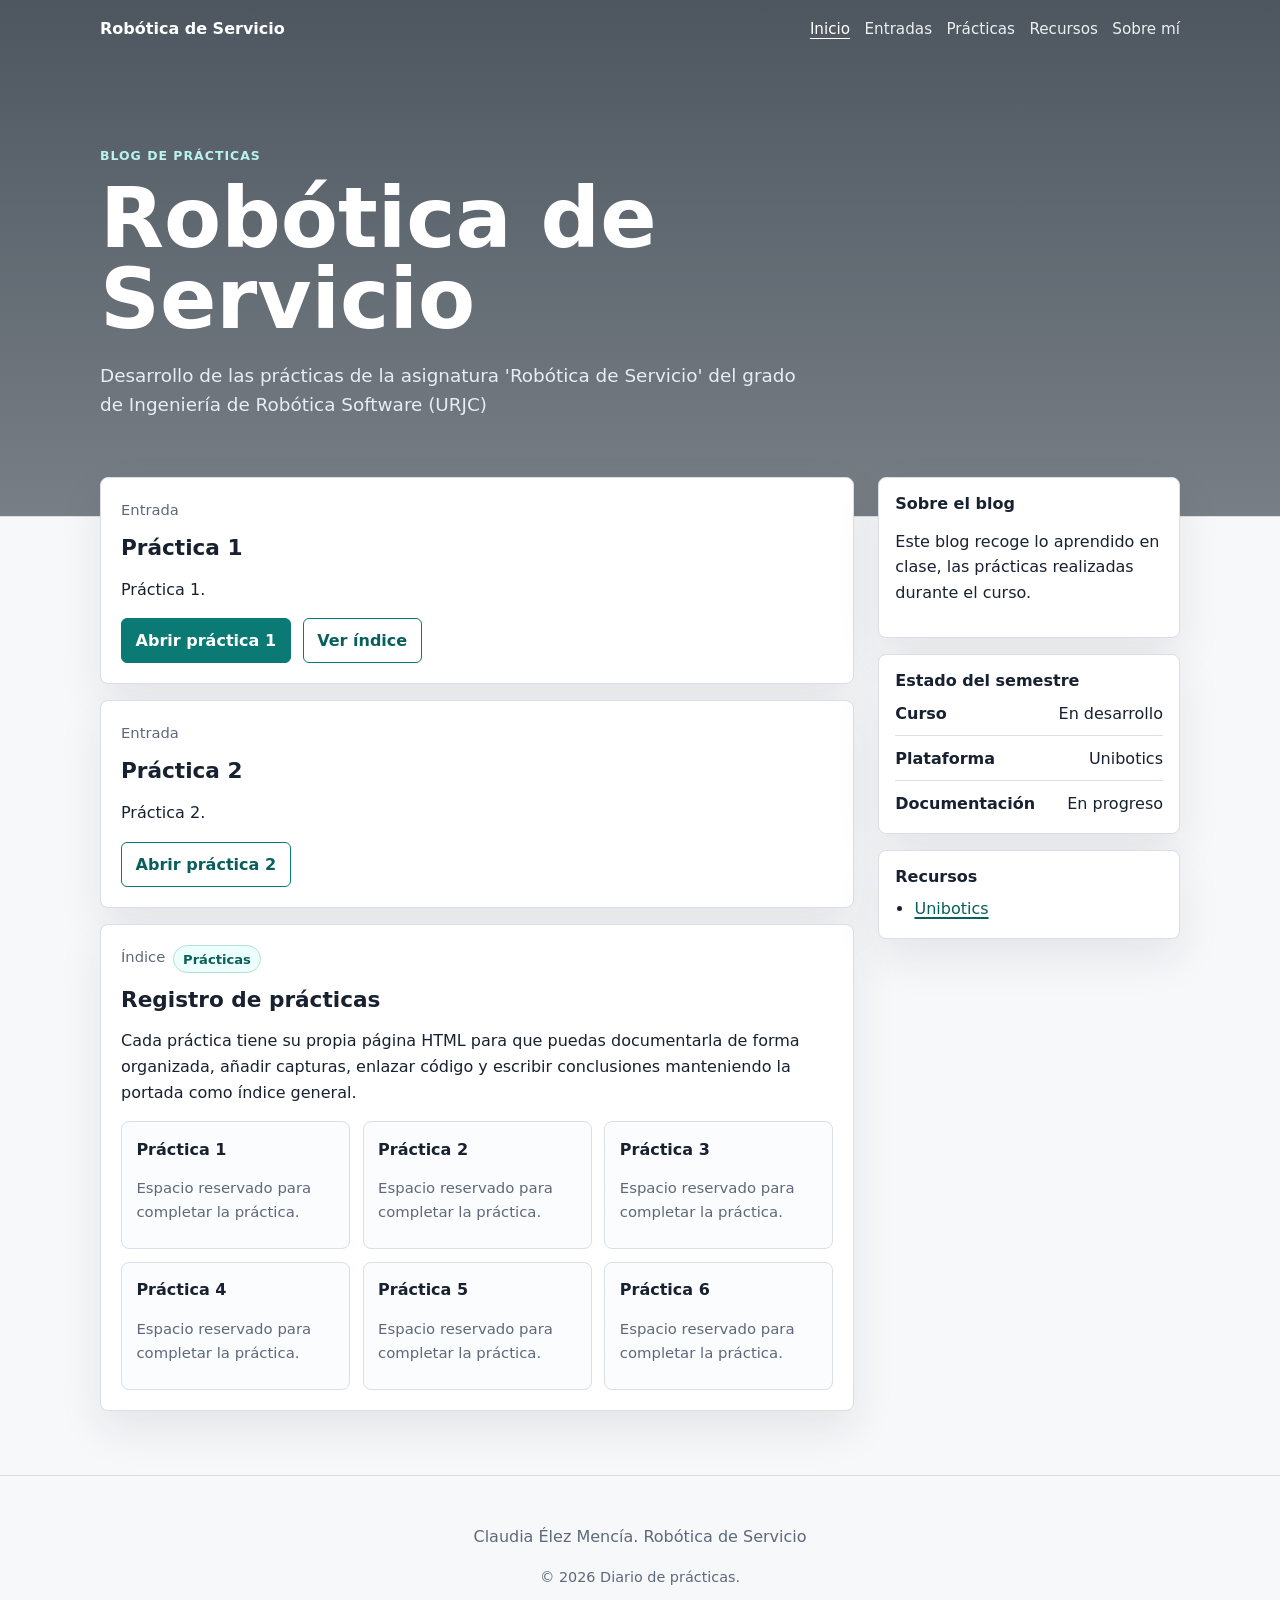
==== index.html @ 4faf0218 "init blog" ====
<!doctype html>
<html lang="es">
<head>
  <meta charset="utf-8">
  <meta name="viewport" content="width=device-width, initial-scale=1">
  <meta name="description" content="Blog de prácticas y apuntes de Robótica de Servicio con Unibotics.">
  <title>Robótica de Servicio | Prácticas </title>
  <link rel="stylesheet" href="styles.css">
  <script src="script.js" defer></script>
</head>
<body>
  <header class="site-header">
    <div class="nav">
      <a class="brand" href="index.html">Robótica de Servicio</a>
      <button class="menu-button" type="button" aria-expanded="false" aria-controls="site-nav">
        <span>Menú</span>
      </button>
      <nav id="site-nav" aria-label="Navegación principal">
        <a href="index.html">Inicio</a>
        <a href="#entradas">Entradas</a>
        <a href="#practicas">Prácticas</a>
        <a href="#recursos">Recursos</a>
        <a href="#sobre-mi">Sobre mí</a>
      </nav>
    </div>

    <section class="hero">
      <p>Blog de prácticas</p>
      <h1>Robótica de Servicio</h1>
      <p class="subtitle">
        Desarrollo de las prácticas de la asignatura 'Robótica de Servicio' del grado de Ingeniería de Robótica Software (URJC)
      </p>
    </section>
  </header>

  <main>
    <div class="layout">
      <section id="entradas" class="post-list" aria-label="Entradas del blog">
        <article>
          <div class="meta">
            <span>Entrada</span>
          </div>
          <h2>Práctica 1</h2>
          <p>
            Práctica 1.
          </p>
          <div class="post-actions">
            <a class="button" href="practica-1.html">Abrir práctica 1</a>
            <a class="button secondary" href="#practicas">Ver índice</a>
          </div>
        </article>

        <article>
          <div class="meta">
            <span>Entrada</span>
          </div>
          <h2>Práctica 2</h2>
          <p>
            Práctica 2.
          </p>
          <div class="post-actions">
            <a class="button secondary" href="practica-2.html">Abrir práctica 2</a>
          </div>
        </article>

        <article id="practicas">
          <div class="meta">
            <span>Índice</span>
            <span class="tag">Prácticas</span>
          </div>
          <h2>Registro de prácticas</h2>
          <p>
            Cada práctica tiene su propia página HTML para que puedas documentarla de forma organizada,
            añadir capturas, enlazar código y escribir conclusiones manteniendo la portada como índice general.
          </p>
          <div class="practice-grid">
            <a class="practice-card" href="practica-1.html">
              <strong>Práctica 1</strong>
              <span>Espacio reservado para completar la práctica.</span>
            </a>
            <a class="practice-card" href="practica-2.html">
              <strong>Práctica 2</strong>
              <span>Espacio reservado para completar la práctica.</span>
            </a>
            <a class="practice-card" href="practica-3.html">
              <strong>Práctica 3</strong>
              <span>Espacio reservado para completar la práctica.</span>
            </a>
            <a class="practice-card" href="practica-4.html">
              <strong>Práctica 4</strong>
              <span>Espacio reservado para completar la práctica.</span>
            </a>
            <a class="practice-card" href="practica-5.html">
              <strong>Práctica 5</strong>
              <span>Espacio reservado para completar la práctica.</span>
            </a>
            <a class="practice-card" href="practica-6.html">
              <strong>Práctica 6</strong>
              <span>Espacio reservado para completar la práctica.</span>
            </a>
          </div>
        </article>
      </section>

      <aside aria-label="Información lateral">
        <section class="side-panel" id="sobre-mi">
          <h2>Sobre el blog</h2>
          <p>
            Este blog recoge lo aprendido en clase,
            las prácticas realizadas durante el curso.
          </p>
        </section>

        <section class="side-panel">
          <h2>Estado del semestre</h2>
          <div class="status">
            <div><strong>Curso</strong><span>En desarrollo</span></div>
            <div><strong>Plataforma</strong><span>Unibotics</span></div>
            <div><strong>Documentación</strong><span>En progreso</span></div>
          </div>
        </section>

        <section class="side-panel" id="recursos">
          <h2>Recursos</h2>
          <ul>
            <li><a href="https://unibotics.org/" rel="noreferrer">Unibotics</a></li>
          </ul>
        </section>
      </aside>
    </div>
  </main>

  <footer>
    <p>
      Claudia Élez Mencía. Robótica de Servicio
    </p>
    <p class="footer-small">© <span data-year></span> Diario de prácticas.</p>
  </footer>
</body>
</html>
---- styles.css ----
:root {
  color-scheme: light;
  --bg: #f7f8fa;
  --ink: #18212f;
  --muted: #5d697a;
  --line: #d9dee7;
  --panel: #ffffff;
  --accent: #0b7a75;
  --accent-dark: #095f5b;
  --warn: #b45f06;
  --shadow: 0 18px 45px rgba(22, 33, 47, 0.09);
  --radius: 8px;
  font-family: Inter, ui-sans-serif, system-ui, -apple-system, BlinkMacSystemFont, "Segoe UI", sans-serif;
}

* {
  box-sizing: border-box;
}

html {
  scroll-behavior: smooth;
}

body {
  margin: 0;
  background: var(--bg);
  color: var(--ink);
  line-height: 1.6;
}

a {
  color: var(--accent-dark);
  text-decoration-thickness: 2px;
  text-underline-offset: 3px;
}

.site-header,
.practice-header {
  border-bottom: 1px solid var(--line);
  background:
    linear-gradient(rgba(12, 24, 36, 0.72), rgba(12, 24, 36, 0.54));
  color: #fff;
}

.practice-header {
  background:
    linear-gradient(rgba(12, 24, 36, 0.78), rgba(12, 24, 36, 0.6));
}

.nav {
  display: flex;
  align-items: center;
  justify-content: space-between;
  gap: 1rem;
  max-width: 1120px;
  margin: 0 auto;
  padding: 1rem 1.25rem;
}

.brand {
  color: #fff;
  font-weight: 800;
  letter-spacing: 0;
  text-decoration: none;
}

nav {
  display: flex;
  flex-wrap: wrap;
  gap: 0.9rem;
  font-size: 0.95rem;
}

nav a {
  color: #fff;
  text-decoration: none;
  opacity: 0.9;
}

nav a:hover,
nav a.is-active {
  opacity: 1;
  text-decoration: underline;
  text-underline-offset: 4px;
}

.menu-button {
  display: none;
  min-height: 2.35rem;
  padding: 0.45rem 0.75rem;
  border: 1px solid rgba(255, 255, 255, 0.5);
  border-radius: 6px;
  background: rgba(255, 255, 255, 0.12);
  color: #fff;
  font: inherit;
  font-weight: 800;
}


.hero,
.practice-hero {
  max-width: 1120px;
  margin: 0 auto;
  padding: 5.5rem 1.25rem 6rem;
}

.practice-hero {
  padding-bottom: 4.5rem;
}

.hero p:first-child,
.practice-hero p:first-child {
  margin: 0 0 0.75rem;
  color: #b9f2ee;
  font-size: 0.78rem;
  font-weight: 700;
  letter-spacing: 0.08em;
  text-transform: uppercase;
}

h1 {
  max-width: 850px;
  margin: 0;
  font-size: clamp(2.25rem, 7vw, 5.2rem);
  line-height: 0.98;
}

.practice-hero h1 {
  font-size: clamp(2rem, 6vw, 4.1rem);
}

.subtitle {
  max-width: 700px;
  margin: 1.25rem 0 0;
  color: #e6edf3;
  font-size: 1.15rem;
}

main {
  max-width: 1120px;
  margin: -2.5rem auto 0;
  padding: 0 1.25rem 4rem;
}

.practice-main {
  margin-top: -2rem;
}

.layout {
  display: grid;
  grid-template-columns: minmax(0, 2fr) minmax(260px, 0.8fr);
  gap: 1.5rem;
  align-items: start;
}

.post-list,
aside,
.practice-content {
  display: grid;
  gap: 1rem;
}

article,
.side-panel,
.content-panel {
  background: var(--panel);
  border: 1px solid var(--line);
  border-radius: var(--radius);
  box-shadow: var(--shadow);
}

article,
.content-panel {
  padding: 1.25rem;
}

article h2,
.side-panel h2,
.content-panel h2 {
  margin: 0 0 0.5rem;
  line-height: 1.2;
}

article h2,
.content-panel h2 {
  font-size: 1.35rem;
}

.meta {
  display: flex;
  flex-wrap: wrap;
  gap: 0.5rem;
  margin-bottom: 0.85rem;
  color: var(--muted);
  font-size: 0.92rem;
}

.tag {
  display: inline-flex;
  align-items: center;
  min-height: 1.7rem;
  padding: 0.15rem 0.55rem;
  border: 1px solid #b7deda;
  border-radius: 999px;
  color: var(--accent-dark);
  background: #ecfffd;
  font-size: 0.82rem;
  font-weight: 700;
}

.post-actions,
.practice-nav {
  display: flex;
  flex-wrap: wrap;
  gap: 0.75rem;
  margin-top: 1rem;
}

.button {
  display: inline-flex;
  align-items: center;
  justify-content: center;
  min-height: 2.5rem;
  padding: 0.55rem 0.85rem;
  border: 1px solid var(--accent);
  border-radius: 6px;
  background: var(--accent);
  color: #fff;
  font-weight: 800;
  text-decoration: none;
}

.button:hover {
  background: var(--accent-dark);
}

.button.secondary {
  background: #fff;
  color: var(--accent-dark);
}

.button.secondary:hover {
  background: #ecfffd;
}

.practice-grid {
  display: grid;
  grid-template-columns: repeat(3, minmax(0, 1fr));
  gap: 0.8rem;
  margin-top: 1rem;
}

.practice-card {
  display: grid;
  gap: 0.35rem;
  min-height: 8rem;
  padding: 0.9rem;
  border: 1px solid var(--line);
  border-radius: var(--radius);
  background: #fbfcfd;
  color: var(--ink);
  text-decoration: none;
}

.practice-card:hover {
  border-color: var(--accent);
}

.practice-card span {
  color: var(--muted);
  font-size: 0.93rem;
}

.side-panel {
  padding: 1rem;
}

.side-panel h2 {
  font-size: 1rem;
}

.side-panel ul,
.content-panel ul,
.content-panel ol {
  margin: 0.65rem 0 0;
  padding-left: 1.2rem;
}

.status {
  display: grid;
  gap: 0.65rem;
  margin-top: 0.65rem;
}

.status div {
  display: flex;
  justify-content: space-between;
  gap: 1rem;
  padding-bottom: 0.5rem;
  border-bottom: 1px solid var(--line);
}

.status div:last-child {
  border-bottom: 0;
  padding-bottom: 0;
}

.note {
  border-left: 4px solid var(--warn);
  padding: 0.75rem 0.85rem;
  background: #fff8ed;
  color: #533313;
}

.code-block {
  overflow-x: auto;
  padding: 0.85rem;
  border-radius: 6px;
  background: #151b23;
  color: #edf6ff;
}

footer {
  border-top: 1px solid var(--line);
  padding: 2rem 1.25rem;
  color: var(--muted);
  text-align: center;
}

.footer-small {
  margin-top: 0.35rem;
  font-size: 0.9rem;
}

code {
  padding: 0.1rem 0.3rem;
  border-radius: 4px;
  background: #edf1f5;
  font-family: "SFMono-Regular", Consolas, "Liberation Mono", monospace;
  font-size: 0.92em;
}

pre code {
  padding: 0;
  background: transparent;
  color: inherit;
}

@media (max-width: 860px) {
  .practice-grid {
    grid-template-columns: 1fr;
  }
}

@media (max-width: 780px) {
  .nav {
    align-items: stretch;
    flex-direction: column;
  }

  .menu-button {
    display: inline-flex;
    align-items: center;
    justify-content: center;
    align-self: flex-start;
  }
  nav {
    display: none;
    flex-direction: column;
    gap: 0.6rem;
    padding-top: 0.35rem;
  }

  nav.is-open {
    display: flex;
  }

  .hero,
  .practice-hero {
    padding-top: 3.5rem;
    padding-bottom: 5rem;
  }

  .layout {
    grid-template-columns: 1fr;
  }

  main {
    margin-top: -1.5rem;
  }
}
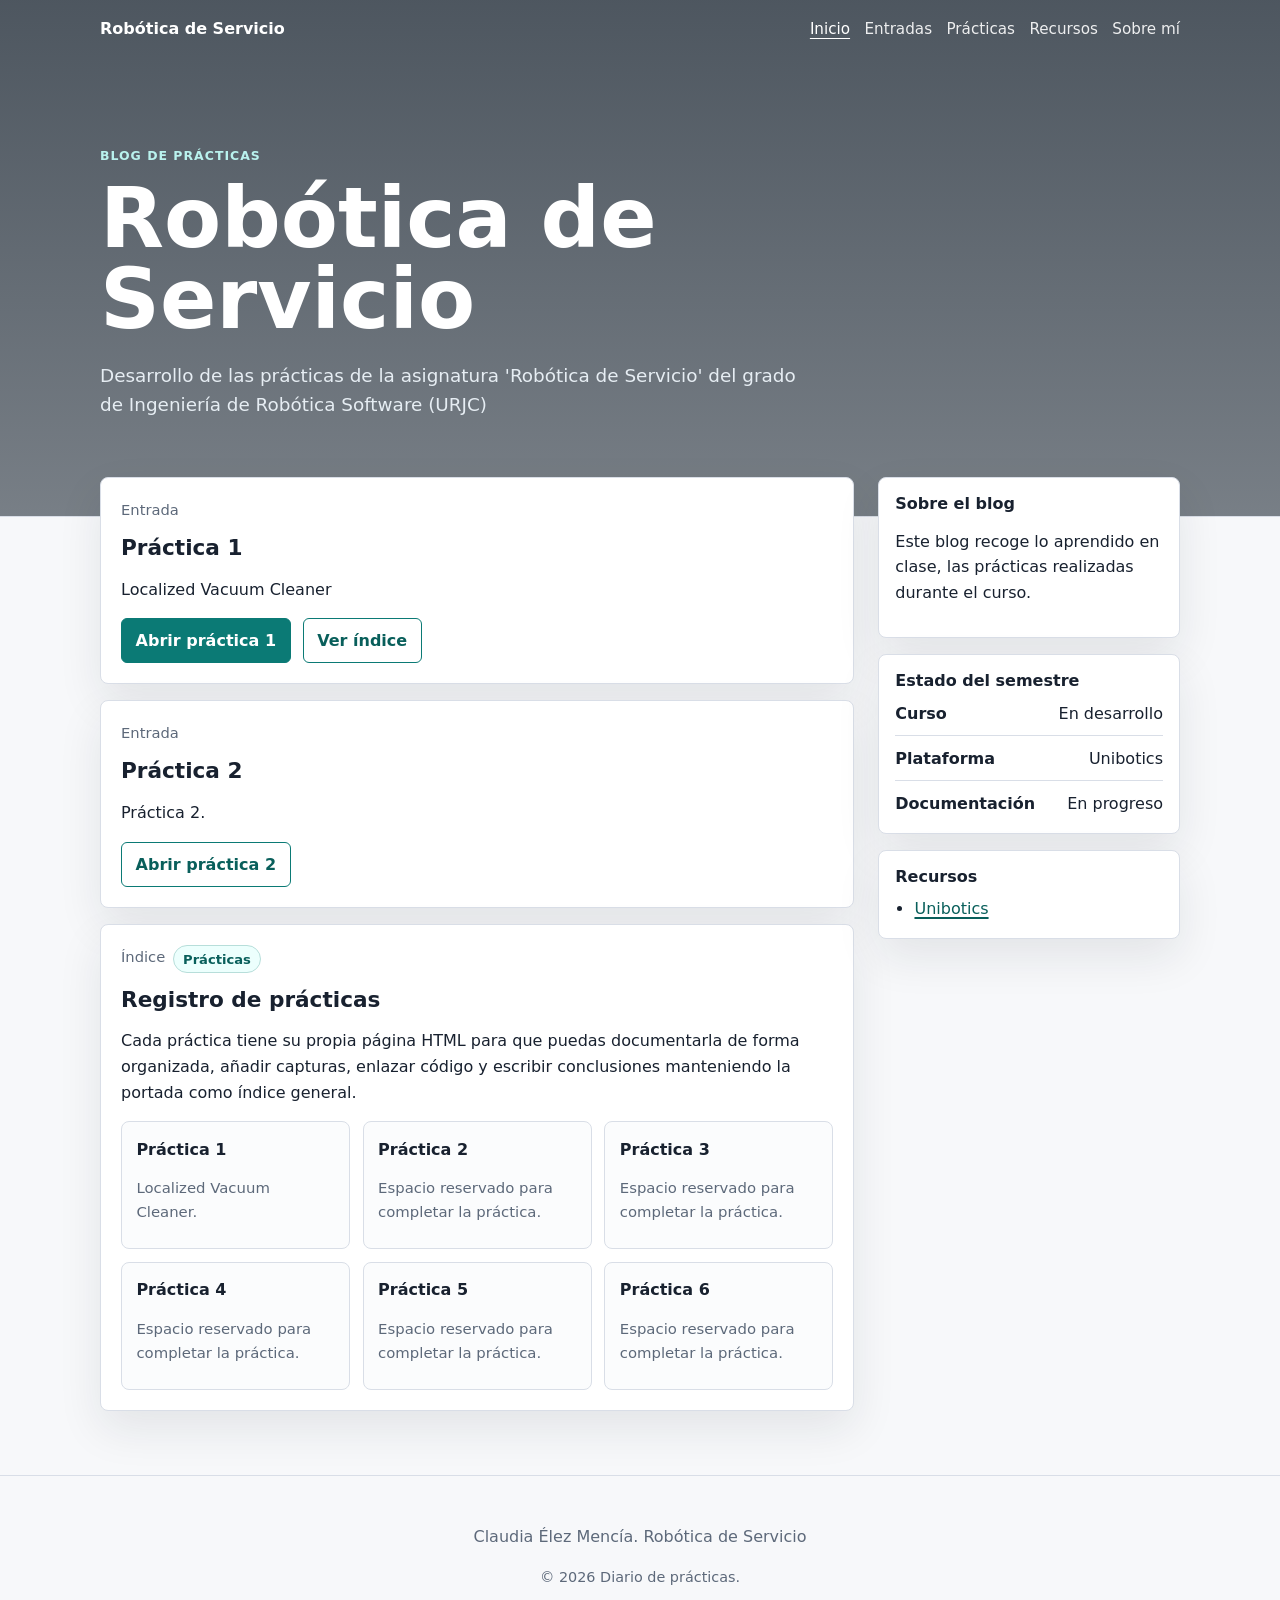
==== commit aa21c3a5: "v1" ====
--- a/index.html
+++ b/index.html
@@ -42,7 +42,7 @@
           </div>
           <h2>Práctica 1</h2>
           <p>
-            Práctica 1.
+            Localized Vacuum Cleaner
           </p>
           <div class="post-actions">
             <a class="button" href="practica-1.html">Abrir práctica 1</a>
@@ -76,7 +76,7 @@
           <div class="practice-grid">
             <a class="practice-card" href="practica-1.html">
               <strong>Práctica 1</strong>
-              <span>Espacio reservado para completar la práctica.</span>
+              <span>Localized Vacuum Cleaner.</span>
             </a>
             <a class="practice-card" href="practica-2.html">
               <strong>Práctica 2</strong>
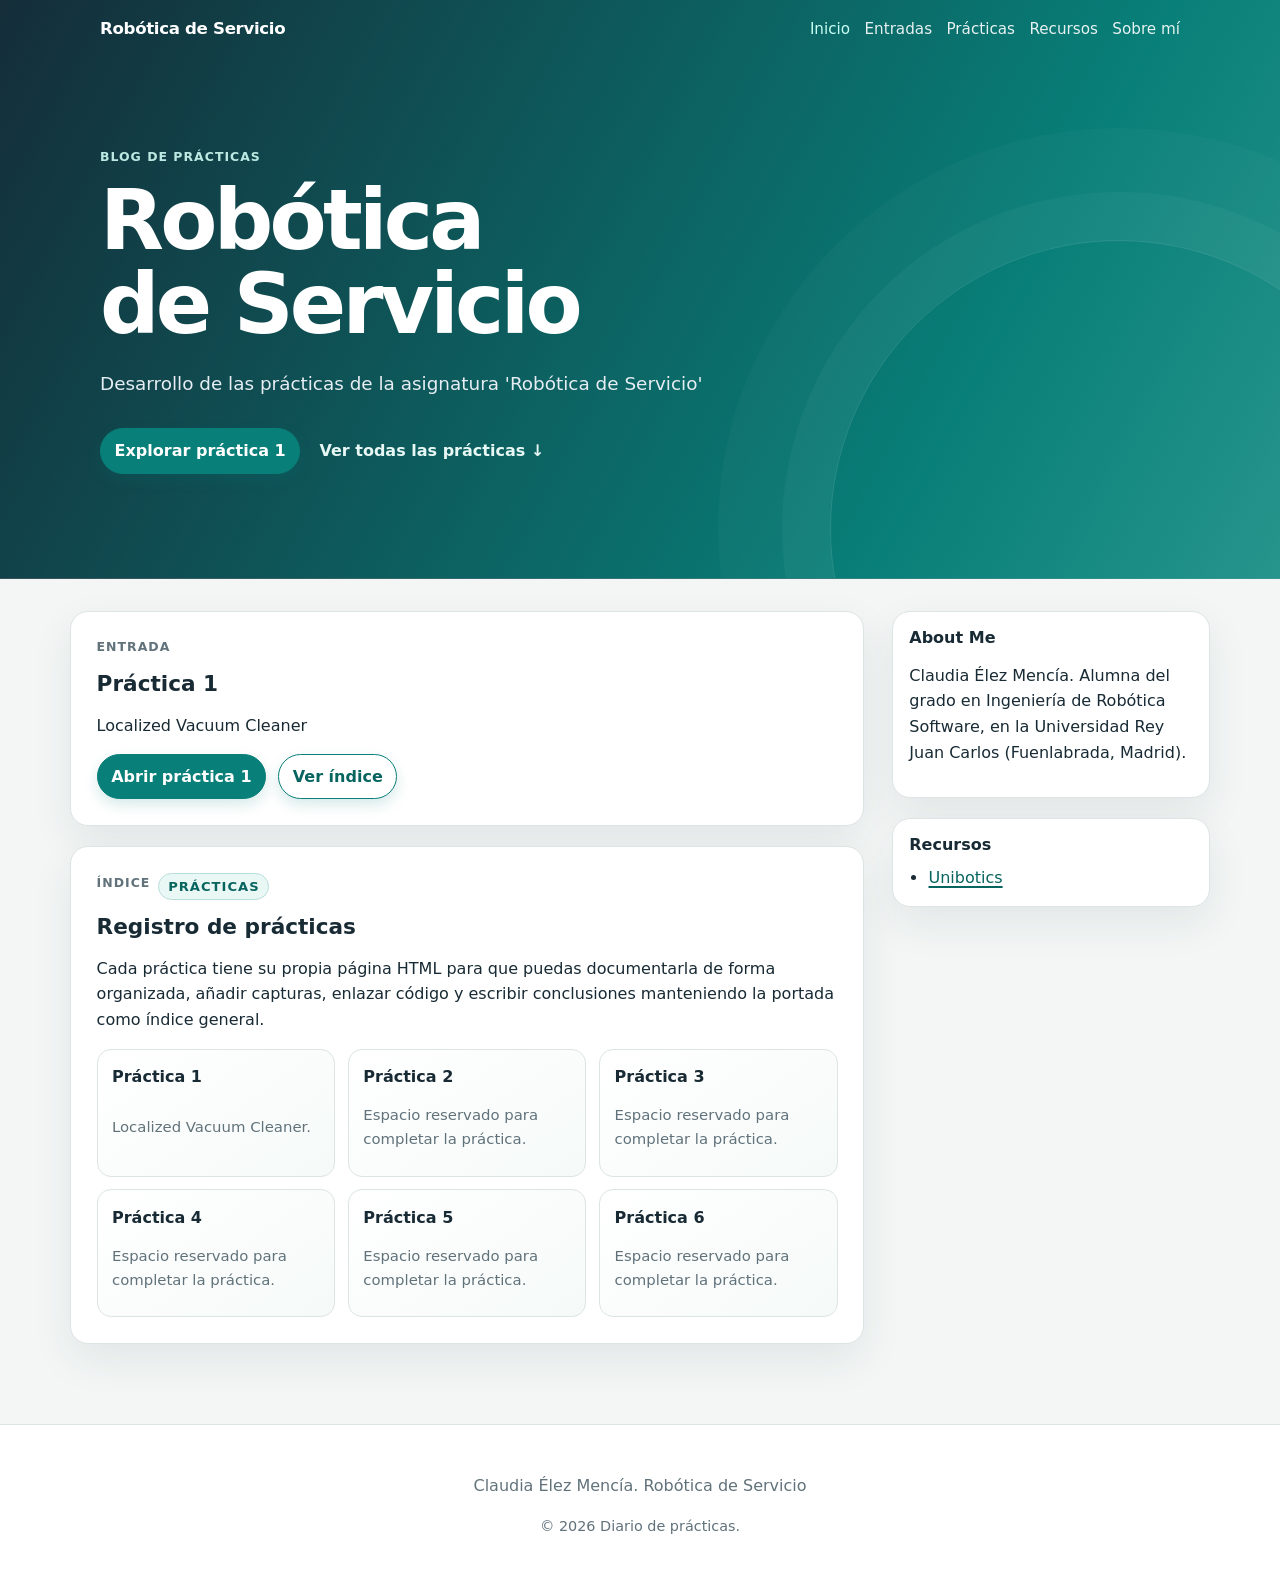
==== commit 83f7e49c: "css" ====
--- a/index.html
+++ b/index.html
@@ -4,7 +4,7 @@
   <meta charset="utf-8">
   <meta name="viewport" content="width=device-width, initial-scale=1">
   <meta name="description" content="Blog de prácticas y apuntes de Robótica de Servicio con Unibotics.">
-  <title>Robótica de Servicio | Prácticas </title>
+  <title>Robótica de Servicio | Prácticas</title>
   <link rel="stylesheet" href="styles.css">
   <script src="script.js" defer></script>
 </head>
@@ -28,8 +28,12 @@
       <p>Blog de prácticas</p>
       <h1>Robótica de Servicio</h1>
       <p class="subtitle">
-        Desarrollo de las prácticas de la asignatura 'Robótica de Servicio' del grado de Ingeniería de Robótica Software (URJC)
+        Desarrollo de las prácticas de la asignatura 'Robótica de Servicio'
       </p>
+      <div class="hero-actions">
+        <a class="button hero-button" href="practica-1.html">Explorar práctica 1</a>
+        <a class="hero-link" href="#practicas">Ver todas las prácticas <span aria-hidden="true">↓</span></a>
+      </div>
     </section>
   </header>
 
@@ -47,19 +51,6 @@
           <div class="post-actions">
             <a class="button" href="practica-1.html">Abrir práctica 1</a>
             <a class="button secondary" href="#practicas">Ver índice</a>
-          </div>
-        </article>
-
-        <article>
-          <div class="meta">
-            <span>Entrada</span>
-          </div>
-          <h2>Práctica 2</h2>
-          <p>
-            Práctica 2.
-          </p>
-          <div class="post-actions">
-            <a class="button secondary" href="practica-2.html">Abrir práctica 2</a>
           </div>
         </article>
 
@@ -104,20 +95,10 @@
 
       <aside aria-label="Información lateral">
         <section class="side-panel" id="sobre-mi">
-          <h2>Sobre el blog</h2>
+          <h2>About Me</h2>
           <p>
-            Este blog recoge lo aprendido en clase,
-            las prácticas realizadas durante el curso.
+            Claudia Élez Mencía. Alumna del grado en Ingeniería de Robótica Software, en la Universidad Rey Juan Carlos (Fuenlabrada, Madrid).
           </p>
-        </section>
-
-        <section class="side-panel">
-          <h2>Estado del semestre</h2>
-          <div class="status">
-            <div><strong>Curso</strong><span>En desarrollo</span></div>
-            <div><strong>Plataforma</strong><span>Unibotics</span></div>
-            <div><strong>Documentación</strong><span>En progreso</span></div>
-          </div>
         </section>
 
         <section class="side-panel" id="recursos">
--- a/styles.css
+++ b/styles.css
@@ -1,15 +1,16 @@
 :root {
   color-scheme: light;
-  --bg: #f7f8fa;
-  --ink: #18212f;
-  --muted: #5d697a;
-  --line: #d9dee7;
+  --bg: #f3f6f5;
+  --ink: #182a34;
+  --muted: #61727b;
+  --line: #dce5e4;
   --panel: #ffffff;
-  --accent: #0b7a75;
-  --accent-dark: #095f5b;
-  --warn: #b45f06;
-  --shadow: 0 18px 45px rgba(22, 33, 47, 0.09);
-  --radius: 8px;
+  --accent: #087f78;
+  --accent-dark: #07645f;
+  --mint: #bce9e2;
+  --coral: #e87962;
+  --shadow: 0 16px 42px rgba(23, 54, 61, 0.08);
+  --radius: 18px;
   font-family: Inter, ui-sans-serif, system-ui, -apple-system, BlinkMacSystemFont, "Segoe UI", sans-serif;
 }
 
@@ -26,6 +27,7 @@
   background: var(--bg);
   color: var(--ink);
   line-height: 1.6;
+  font-size: 16px;
 }
 
 a {
@@ -34,20 +36,42 @@
   text-underline-offset: 3px;
 }
 
+a:focus-visible,
+button:focus-visible {
+  outline: 3px solid #e87962;
+  outline-offset: 3px;
+}
+
 .site-header,
 .practice-header {
-  border-bottom: 1px solid var(--line);
-  background:
-    linear-gradient(rgba(12, 24, 36, 0.72), rgba(12, 24, 36, 0.54));
+  position: relative;
+  overflow: hidden;
+  border-bottom: 1px solid rgba(255, 255, 255, 0.16);
+  background: linear-gradient(118deg, #142d39 0%, #087f78 74%, #43aaa0 125%);
   color: #fff;
 }
 
 .practice-header {
-  background:
-    linear-gradient(rgba(12, 24, 36, 0.78), rgba(12, 24, 36, 0.6));
+  background: linear-gradient(118deg, #142d39 0%, #087f78 74%, #43aaa0 125%);
+}
+
+.site-header::after,
+.practice-header::after {
+  position: absolute;
+  right: -8rem;
+  bottom: -15rem;
+  width: 36rem;
+  height: 36rem;
+  border: 1px solid rgba(255, 255, 255, 0.13);
+  border-radius: 50%;
+  box-shadow: 0 0 0 3rem rgba(255, 255, 255, 0.035), 0 0 0 7rem rgba(255, 255, 255, 0.025);
+  content: "";
+  pointer-events: none;
 }
 
 .nav {
+  position: relative;
+  z-index: 1;
   display: flex;
   align-items: center;
   justify-content: space-between;
@@ -60,8 +84,9 @@
 .brand {
   color: #fff;
   font-weight: 800;
-  letter-spacing: 0;
+  letter-spacing: -0.02em;
   text-decoration: none;
+  font-size: 1.04rem;
 }
 
 nav {
@@ -75,13 +100,14 @@
   color: #fff;
   text-decoration: none;
   opacity: 0.9;
+  transition: color 160ms ease, opacity 160ms ease;
 }
 
 nav a:hover,
 nav a.is-active {
   opacity: 1;
-  text-decoration: underline;
-  text-underline-offset: 4px;
+  text-decoration: none;
+  color: #c9fff4;
 }
 
 .menu-button {
@@ -99,9 +125,11 @@
 
 .hero,
 .practice-hero {
+  position: relative;
+  z-index: 1;
   max-width: 1120px;
   margin: 0 auto;
-  padding: 5.5rem 1.25rem 6rem;
+  padding: 5.5rem 1.25rem 6.5rem;
 }
 
 .practice-hero {
@@ -111,7 +139,7 @@
 .hero p:first-child,
 .practice-hero p:first-child {
   margin: 0 0 0.75rem;
-  color: #b9f2ee;
+  color: #bce9e2;
   font-size: 0.78rem;
   font-weight: 700;
   letter-spacing: 0.08em;
@@ -122,7 +150,9 @@
   max-width: 850px;
   margin: 0;
   font-size: clamp(2.25rem, 7vw, 5.2rem);
-  line-height: 0.98;
+  line-height: 1.02;
+  letter-spacing: -0.045em;
+  text-wrap: balance;
 }
 
 .practice-hero h1 {
@@ -134,22 +164,57 @@
   margin: 1.25rem 0 0;
   color: #e6edf3;
   font-size: 1.15rem;
+  line-height: 1.7;
+}
+
+.hero-actions {
+  display: flex;
+  align-items: center;
+  flex-wrap: wrap;
+  gap: 1.2rem;
+  margin-top: 1.8rem;
+}
+
+.hero-button {
+  border-color: #bce9e2;
+  background: #bce9e2;
+  color: #123c43;
+  box-shadow: none;
+}
+
+.hero-button:hover {
+  border-color: #d8fff6;
+  background: #d8fff6;
+  color: #123c43;
+  box-shadow: none;
+}
+
+.hero-link {
+  color: #e6f7f4;
+  font-weight: 700;
+  text-decoration: none;
+}
+
+.hero-link:hover {
+  color: #fff;
+  text-decoration: underline;
+  text-underline-offset: 4px;
 }
 
 main {
-  max-width: 1120px;
-  margin: -2.5rem auto 0;
-  padding: 0 1.25rem 4rem;
+  max-width: 1180px;
+  margin: 2rem auto 0;
+  padding: 0 1.25rem 5rem;
 }
 
 .practice-main {
-  margin-top: -2rem;
+  margin-top: 2rem;
 }
 
 .layout {
   display: grid;
   grid-template-columns: minmax(0, 2fr) minmax(260px, 0.8fr);
-  gap: 1.5rem;
+  gap: 1.75rem;
   align-items: start;
 }
 
@@ -157,7 +222,7 @@
 aside,
 .practice-content {
   display: grid;
-  gap: 1rem;
+  gap: 1.25rem;
 }
 
 article,
@@ -170,8 +235,21 @@
 }
 
 article,
+.content-panel,
+.side-panel {
+  transition: border-color 180ms ease, box-shadow 180ms ease, transform 180ms ease;
+}
+
+article:hover,
+.side-panel:hover,
+.content-panel:hover {
+  border-color: #bfd7d3;
+  box-shadow: 0 20px 48px rgba(23, 54, 61, 0.11);
+}
+
+article,
 .content-panel {
-  padding: 1.25rem;
+  padding: clamp(1.25rem, 2vw, 2rem);
 }
 
 article h2,
@@ -192,7 +270,10 @@
   gap: 0.5rem;
   margin-bottom: 0.85rem;
   color: var(--muted);
-  font-size: 0.92rem;
+  font-size: 0.78rem;
+  font-weight: 750;
+  letter-spacing: 0.08em;
+  text-transform: uppercase;
 }
 
 .tag {
@@ -203,7 +284,7 @@
   border: 1px solid #b7deda;
   border-radius: 999px;
   color: var(--accent-dark);
-  background: #ecfffd;
+  background: #eaf8f5;
   font-size: 0.82rem;
   font-weight: 700;
 }
@@ -223,7 +304,9 @@
   min-height: 2.5rem;
   padding: 0.55rem 0.85rem;
   border: 1px solid var(--accent);
-  border-radius: 6px;
+  border-radius: 999px;
+  box-shadow: 0 6px 14px rgba(8, 127, 120, 0.16);
+  transition: transform 160ms ease, box-shadow 160ms ease, background 160ms ease;
   background: var(--accent);
   color: #fff;
   font-weight: 800;
@@ -232,10 +315,12 @@
 
 .button:hover {
   background: var(--accent-dark);
+  transform: translateY(-1px);
+  box-shadow: 0 9px 18px rgba(8, 127, 120, 0.2);
 }
 
 .button.secondary {
-  background: #fff;
+  background: var(--panel);
   color: var(--accent-dark);
 }
 
@@ -248,6 +333,57 @@
   grid-template-columns: repeat(3, minmax(0, 1fr));
   gap: 0.8rem;
   margin-top: 1rem;
+}
+
+.practice-facts {
+  display: grid;
+  grid-template-columns: repeat(4, minmax(0, 1fr));
+  gap: 0.65rem;
+  margin: 1.5rem 0 1rem;
+}
+
+.practice-facts div {
+  display: grid;
+  gap: 0.15rem;
+  padding: 0.8rem;
+  border: 1px solid #d7e7e3;
+  border-radius: 13px;
+  background: rgba(255, 255, 255, 0.78);
+}
+
+.practice-facts strong {
+  color: var(--accent-dark);
+  font-size: 1.18rem;
+  letter-spacing: -0.02em;
+}
+
+.practice-facts span {
+  color: var(--muted);
+  font-size: 0.78rem;
+  line-height: 1.35;
+}
+
+.section-index {
+  display: flex;
+  flex-wrap: wrap;
+  gap: 0.55rem;
+  margin-top: 1.2rem;
+}
+
+.section-index a {
+  padding: 0.42rem 0.75rem;
+  border: 1px solid var(--line);
+  border-radius: 999px;
+  background: #fff;
+  color: var(--accent-dark);
+  font-size: 0.82rem;
+  font-weight: 700;
+  text-decoration: none;
+}
+
+.section-index a:hover {
+  border-color: #9dcfc7;
+  background: #eff9f6;
 }
 
 .practice-card {
@@ -256,14 +392,16 @@
   min-height: 8rem;
   padding: 0.9rem;
   border: 1px solid var(--line);
-  border-radius: var(--radius);
-  background: #fbfcfd;
+  border-radius: 14px;
+  background: linear-gradient(145deg, #fff, #f5faf8);
   color: var(--ink);
   text-decoration: none;
 }
 
 .practice-card:hover {
   border-color: var(--accent);
+  transform: translateY(-2px);
+  box-shadow: 0 12px 25px rgba(23, 54, 61, 0.09);
 }
 
 .practice-card span {
@@ -308,16 +446,176 @@
 .note {
   border-left: 4px solid var(--warn);
   padding: 0.75rem 0.85rem;
-  background: #fff8ed;
+  background: #fff5ef;
   color: #533313;
+}
+
+.technical-note {
+  margin: 1.25rem 0;
+  padding: 1rem 1.1rem;
+  border: 1px solid #c4e4de;
+  border-radius: 14px;
+  background: #eff9f6;
+  color: #285354;
+}
+
+.technical-note strong {
+  color: var(--accent-dark);
+}
+
+.state-convention > p {
+  margin: 0.35rem 0 0.5rem;
+}
+
+.state-convention > ul {
+  margin-top: 0.35rem;
+}
+
+.state-convention > .practice-figure {
+  margin: 1rem 0 0;
+  padding: 0;
+  border: 0;
+  border-radius: 0;
+  background: transparent;
+  box-shadow: none;
+}
+
+.source-note {
+  margin-top: 1.5rem;
+  padding-top: 0.85rem;
+  border-top: 1px solid var(--line);
+  color: var(--muted);
+  font-size: 0.88rem;
+}
+
+.result-highlight {
+  display: flex;
+  align-items: center;
+  gap: 1rem;
+  margin: 1.5rem 0;
+  padding: 1rem 1.15rem;
+  border: 1px solid #f1c9bf;
+  border-radius: 16px;
+  background: #fff6f2;
+}
+
+.result-highlight .metric {
+  color: #d96752;
+  font-size: 2.35rem;
+  font-weight: 850;
+  line-height: 1;
+}
+
+.result-highlight div {
+  display: grid;
+  gap: 0.15rem;
+}
+
+.result-highlight span:last-child {
+  color: var(--muted);
+  font-size: 0.92rem;
 }
 
 .code-block {
   overflow-x: auto;
-  padding: 0.85rem;
-  border-radius: 6px;
+  max-width: 100ch;
+  margin: 1rem 0 1.4rem;
+  padding: 1rem 1.1rem;
+  border: 1px solid #29404d;
+  border-left: 4px solid var(--accent);
+  border-radius: 12px;
   background: #151b23;
   color: #edf6ff;
+  font-size: 0.84rem;
+  line-height: 1.55;
+}
+
+.code-block code {
+  font: inherit;
+  white-space: pre;
+}
+
+.practice-figure {
+  margin: 2.5rem auto;
+  padding: 0.85rem;
+  border: 1px solid var(--line);
+  border-radius: 20px;
+  background: #fff;
+  text-align: center;
+  box-shadow: 0 12px 30px rgba(23, 54, 61, 0.055);
+}
+
+.practice-figure img {
+  width: 100%;
+  max-width: 820px;
+  height: auto;
+  display: block;
+  margin: 0 auto;
+  border: 1px solid #e5ebea;
+  border-radius: 14px;
+  background: #fff;
+  object-fit: contain;
+}
+
+.practice-figure img[src$="map_points.png"] {
+  width: 100%;
+  max-width: 820px;
+  height: auto;
+  aspect-ratio: auto;
+  object-fit: contain;
+}
+
+.practice-figure figcaption {
+  margin-top: 0.6rem;
+  max-width: 78ch;
+  margin-right: auto;
+  margin-left: auto;
+  font-size: 0.88rem;
+  line-height: 1.45;
+  color: var(--muted);
+}
+
+.content-panel h3 {
+  margin-top: 2.4rem;
+  padding-left: 0.85rem;
+  border-left: 4px solid var(--accent);
+  color: var(--accent-dark);
+}
+
+.content-panel p,
+.content-panel li {
+  max-width: 100ch;
+}
+
+.practice-content > .content-panel:first-child {
+  background: linear-gradient(135deg, #fff, #eff9f6);
+}
+
+.content-panel > h2 {
+  letter-spacing: -0.02em;
+}
+
+.content-panel li + li {
+  margin-top: 0.45rem;
+}
+
+.content-panel > figure img {
+  aspect-ratio: auto;
+}
+
+.video-container {
+  width: 100%;
+  max-width: 820px;
+  margin: 1.5rem auto 2rem;
+  overflow: hidden;
+  border-radius: 12px;
+  background: #000;
+}
+
+.video-container video {
+  width: 100%;
+  height: auto;
+  display: block;
 }
 
 footer {
@@ -325,6 +623,7 @@
   padding: 2rem 1.25rem;
   color: var(--muted);
   text-align: center;
+  background: #fff;
 }
 
 .footer-small {
@@ -350,6 +649,10 @@
   .practice-grid {
     grid-template-columns: 1fr;
   }
+
+  .practice-facts {
+    grid-template-columns: repeat(2, minmax(0, 1fr));
+  }
 }
 
 @media (max-width: 780px) {
@@ -381,11 +684,26 @@
     padding-bottom: 5rem;
   }
 
+  .hero-actions {
+    align-items: flex-start;
+    flex-direction: column;
+    gap: 1rem;
+  }
+
   .layout {
     grid-template-columns: 1fr;
   }
 
   main {
-    margin-top: -1.5rem;
-  }
-}
+    margin-top: 1.5rem;
+  }
+}
+
+@media (prefers-reduced-motion: reduce) {
+  *,
+  *::before,
+  *::after {
+    scroll-behavior: auto !important;
+    transition-duration: 0.01ms !important;
+  }
+}
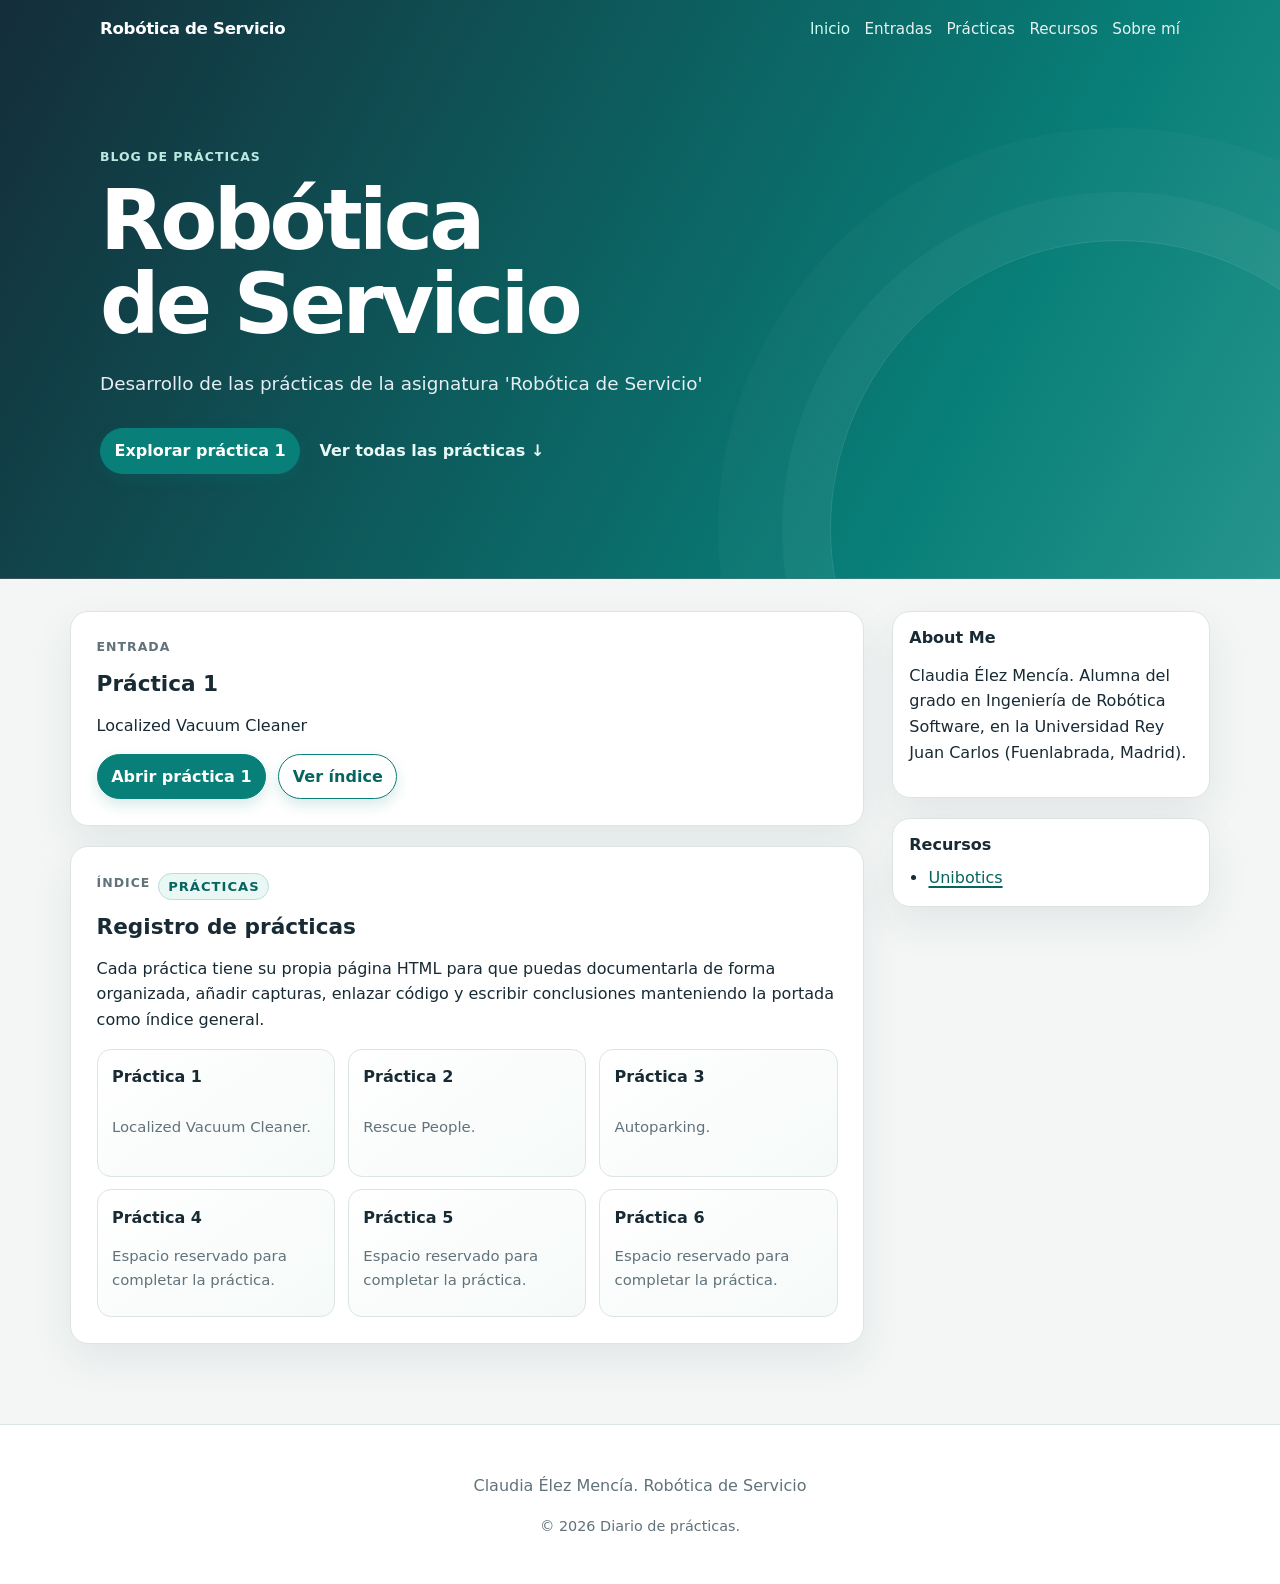
==== commit 3c8fb748: "main" ====
--- a/index.html
+++ b/index.html
@@ -71,11 +71,11 @@
             </a>
             <a class="practice-card" href="practica-2.html">
               <strong>Práctica 2</strong>
-              <span>Espacio reservado para completar la práctica.</span>
+              <span>Rescue People.</span>
             </a>
             <a class="practice-card" href="practica-3.html">
               <strong>Práctica 3</strong>
-              <span>Espacio reservado para completar la práctica.</span>
+              <span>Autoparking.</span>
             </a>
             <a class="practice-card" href="practica-4.html">
               <strong>Práctica 4</strong>
--- a/styles.css
+++ b/styles.css
@@ -547,7 +547,7 @@
 
 .practice-figure img {
   width: 100%;
-  max-width: 820px;
+  max-width: 560px;
   height: auto;
   display: block;
   margin: 0 auto;
@@ -559,7 +559,7 @@
 
 .practice-figure img[src$="map_points.png"] {
   width: 100%;
-  max-width: 820px;
+  max-width: 600px;
   height: auto;
   aspect-ratio: auto;
   object-fit: contain;
@@ -603,6 +603,16 @@
   aspect-ratio: auto;
 }
 
+.results-table {
+  display: flex;
+  justify-content: center;
+}
+
+.results-table th,
+.results-table td {
+  padding-inline: 1rem;
+}
+
 .video-container {
   width: 100%;
   max-width: 820px;
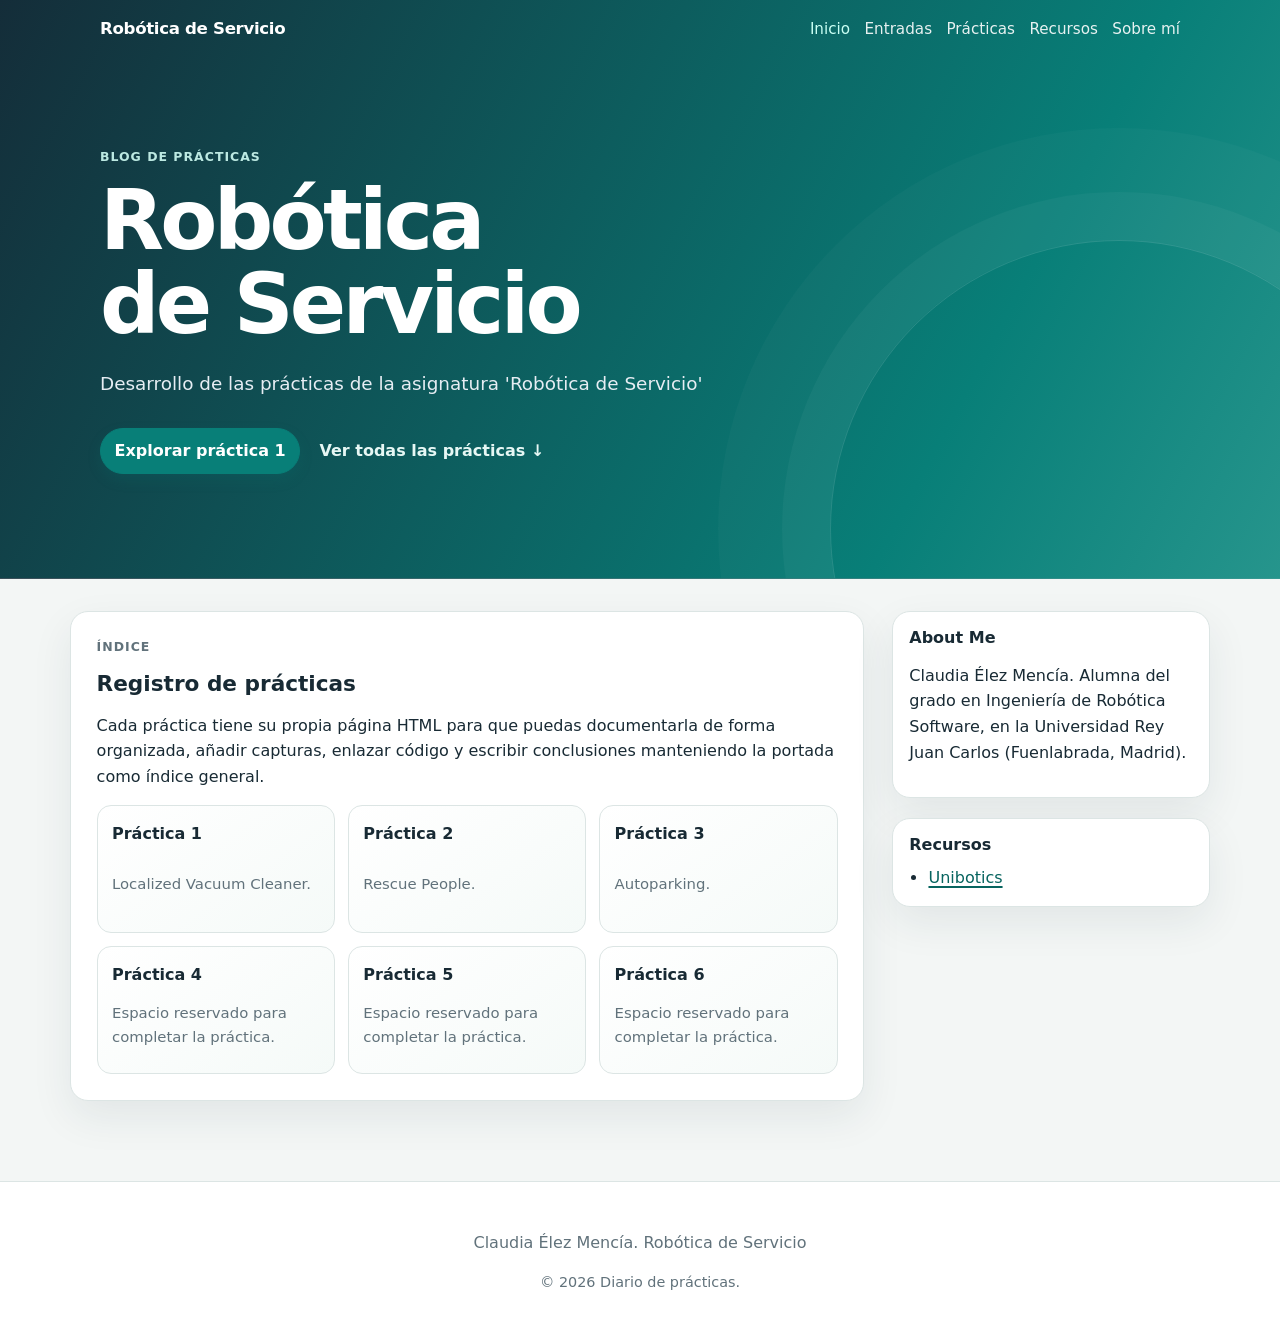
==== commit 00ba410b: "index mejorado" ====
--- a/index.html
+++ b/index.html
@@ -40,24 +40,10 @@
   <main>
     <div class="layout">
       <section id="entradas" class="post-list" aria-label="Entradas del blog">
-        <article>
-          <div class="meta">
-            <span>Entrada</span>
-          </div>
-          <h2>Práctica 1</h2>
-          <p>
-            Localized Vacuum Cleaner
-          </p>
-          <div class="post-actions">
-            <a class="button" href="practica-1.html">Abrir práctica 1</a>
-            <a class="button secondary" href="#practicas">Ver índice</a>
-          </div>
-        </article>
 
         <article id="practicas">
           <div class="meta">
             <span>Índice</span>
-            <span class="tag">Prácticas</span>
           </div>
           <h2>Registro de prácticas</h2>
           <p>
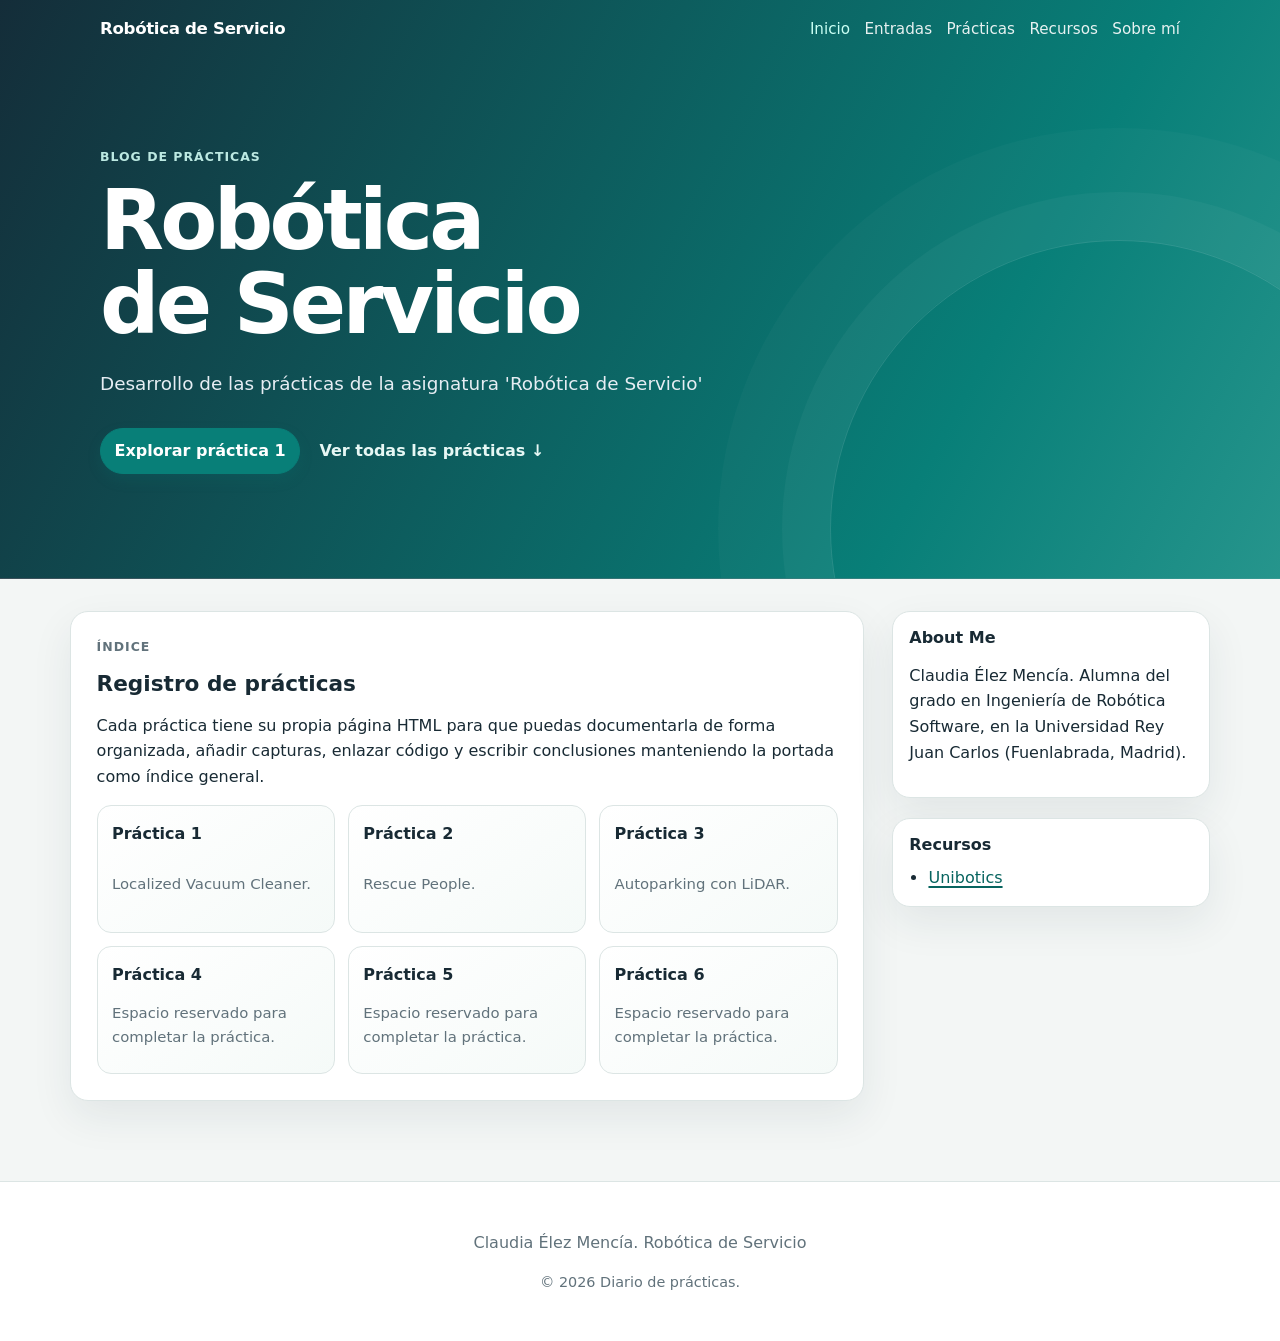
==== commit e0c90b87: "p3" ====
--- a/index.html
+++ b/index.html
@@ -61,7 +61,7 @@
             </a>
             <a class="practice-card" href="practica-3.html">
               <strong>Práctica 3</strong>
-              <span>Autoparking.</span>
+              <span>Autoparking con LiDAR.</span>
             </a>
             <a class="practice-card" href="practica-4.html">
               <strong>Práctica 4</strong>
--- a/styles.css
+++ b/styles.css
@@ -717,3 +717,368 @@
     transition-duration: 0.01ms !important;
   }
 }
+
+/* Práctica 3: fotografías y diario de las pruebas de aparcamiento. */
+.autoparking-page {
+  background: #f2f5f3;
+}
+.autoparking-page .practice-hero {
+  padding-top: clamp(2.5rem, 5vw, 4.5rem);
+  padding-bottom: 2.5rem;
+}
+.autoparking-page .practice-hero h1 {
+  font-size: clamp(3rem, 8vw, 6rem);
+}
+.autoparking-page .practice-hero .subtitle {
+  max-width: 38ch;
+  font-size: clamp(1.1rem, 2.5vw, 1.5rem);
+  line-height: 1.5;
+}
+.autoparking-page .p3-hero-actions {
+  display: flex;
+  flex-wrap: wrap;
+  align-items: center;
+  gap: 1.5rem;
+  margin-top: 1.5rem;
+}
+.autoparking-page .p3-hero-actions > a:not(.button) {
+  color: #e6f8f3;
+}
+.autoparking-page .p3-hero-actions .button {
+  background: #bce9e2;
+  color: #123d3b;
+  border-color: #bce9e2;
+}
+.autoparking-page .p3-cover {
+  margin: 2.5rem 0 0;
+}
+.autoparking-page .p3-cover img {
+  display: block;
+  width: 100%;
+  height: auto;
+  max-height: 365px;
+  object-fit: cover;
+  border: 1px solid #ffffff40;
+  border-radius: 18px;
+  box-shadow: 0 20px 45px #102a3930;
+}
+.autoparking-page .p3-cover figcaption {
+  margin-top: .65rem;
+  color: #d1e9e5;
+  font-size: .85rem;
+}
+.autoparking-page .practice-content {
+  gap: 1.6rem;
+}
+.autoparking-page .content-panel {
+  padding: clamp(1.25rem, 4vw, 3rem);
+  overflow: hidden;
+}
+.autoparking-page .content-panel h2 {
+  font-size: clamp(1.4rem, 3vw, 1.9rem);
+  line-height: 1.25;
+  max-width: 35ch;
+  margin-bottom: 1.1rem;
+}
+.autoparking-page .content-panel p,
+.autoparking-page .content-panel li {
+  line-height: 1.8;
+}
+.autoparking-page .content-panel[id],
+.autoparking-page section[id] {
+  scroll-margin-top: 1.5rem;
+}
+.autoparking-page .p3-eyebrow {
+  display: block;
+  color: var(--accent-dark);
+  font-size: .74rem;
+  font-weight: 800;
+  letter-spacing: .1em;
+  text-transform: uppercase;
+  margin: 0 0 .7rem;
+}
+.autoparking-page .p3-facts {
+  display: grid;
+  grid-template-columns: repeat(3, minmax(0, 1fr));
+  gap: 1px;
+  margin: 2rem 0;
+  background: #d6e6df;
+  border: 1px solid #d6e6df;
+  border-radius: 14px;
+  overflow: hidden;
+}
+.autoparking-page .p3-facts > div {
+  display: grid;
+  gap: .35rem;
+  padding: 1.25rem;
+  background: #f4faf7;
+}
+.autoparking-page .p3-facts strong {
+  font-size: 2.2rem;
+  line-height: 1;
+  color: var(--accent-dark);
+  letter-spacing: -.05em;
+}
+.autoparking-page .p3-facts small {
+  font-size: 1.1rem;
+}
+.autoparking-page .p3-facts span {
+  font-size: .85rem;
+  color: var(--muted);
+}
+.autoparking-page .p3-toc {
+  display: block;
+  margin-top: 1rem;
+}
+.autoparking-page .p3-toc ul {
+  display: grid;
+  grid-template-columns: repeat(2, minmax(0, 1fr));
+  gap: .45rem 1.4rem;
+  padding: 0;
+  margin: 0;
+  list-style: none;
+}
+.autoparking-page .p3-toc li + li {
+  margin: 0;
+}
+.autoparking-page .p3-toc a {
+  display: block;
+  color: var(--accent-dark);
+  opacity: 1;
+  padding: .55rem 0;
+  border-bottom: 1px solid var(--line);
+}
+.autoparking-page .p3-toc a:hover {
+  color: #182a34;
+  text-decoration: underline;
+}
+.autoparking-page .table-wrapper {
+  max-width: 100%;
+  overflow-x: auto;
+  margin: 1.4rem 0;
+  border: 1px solid var(--line);
+  border-radius: 12px;
+}
+.autoparking-page table {
+  width: 100%;
+  border-collapse: collapse;
+  font-size: .91rem;
+}
+.autoparking-page th,
+.autoparking-page td {
+  padding: .85rem 1rem;
+  text-align: left;
+  border-bottom: 1px solid var(--line);
+  vertical-align: top;
+}
+.autoparking-page th {
+  background: #eef6f2;
+  color: #07645f;
+}
+.autoparking-page tr:last-child td {
+  border-bottom: 0;
+}
+.autoparking-page caption {
+  padding: .8rem 1rem;
+  text-align: left;
+  font-size: .82rem;
+  color: var(--muted);
+}
+.autoparking-page .p3-photo {
+  margin: 1.8rem 0;
+}
+.autoparking-page .p3-photo img {
+  display: block;
+  width: 100%;
+  height: auto;
+  border-radius: 12px;
+  border: 1px solid var(--line);
+}
+.autoparking-page figcaption {
+  margin-top: .75rem;
+  color: var(--muted);
+  font-size: .85rem;
+  line-height: 1.65;
+}
+.autoparking-page .p3-split {
+  display: grid;
+  grid-template-columns: minmax(0, .85fr) minmax(0, 1fr);
+  align-items: center;
+  gap: clamp(1.2rem, 4vw, 3rem);
+  background: #f2f7f4;
+  padding: 1.2rem;
+  margin: 2rem 0;
+  border-radius: 16px;
+}
+.autoparking-page .p3-split img {
+  display: block;
+  width: 100%;
+  height: auto;
+  border-radius: 10px;
+}
+.autoparking-page .p3-split figcaption {
+  font-size: 1rem;
+  color: #435b62;
+}
+.autoparking-page .p3-split strong {
+  display: block;
+  margin-bottom: .75rem;
+  font-size: 1.5rem;
+  color: var(--ink);
+  line-height: 1.3;
+}
+.autoparking-page .p3-phase-gallery {
+  display: grid;
+  grid-template-columns: repeat(3, minmax(0, 1fr));
+  gap: 1rem;
+  margin: 2rem 0;
+}
+.autoparking-page .p3-phase-gallery figure {
+  margin: 0;
+  overflow: hidden;
+  background: #f4f8f6;
+  border: 1px solid var(--line);
+  border-radius: 12px;
+}
+.autoparking-page .p3-phase-gallery img {
+  width: 100%;
+  height: auto;
+  display: block;
+}
+.autoparking-page .p3-phase-gallery figcaption {
+  padding: .2rem 1rem 1rem;
+}
+.autoparking-page .p3-phase-gallery figcaption > span {
+  color: var(--accent);
+  font-weight: 800;
+  font-size: .75rem;
+}
+.autoparking-page .p3-phase-gallery strong {
+  display: block;
+  font-size: 1rem;
+  color: var(--ink);
+  margin: .2rem 0 .35rem;
+}
+.autoparking-page #videos {
+  background: #f9fcfa;
+}
+.autoparking-page .p3-video-grid,
+.autoparking-page .p3-final-comparison {
+  display: grid;
+  grid-template-columns: repeat(2, minmax(0, 1fr));
+  gap: 1.5rem;
+}
+.autoparking-page .p3-final-comparison {
+  margin-top: 1.5rem;
+  align-items: stretch;
+}
+.autoparking-page .p3-final-gallery {
+  display: flex;
+  flex-direction: column;
+  gap: 1.25rem;
+  min-width: 0;
+  padding: 1.2rem;
+  background: #fff;
+  border: 1px solid var(--line);
+  border-radius: 16px;
+}
+.autoparking-page .p3-final-gallery h3 {
+  margin: 1rem 0 .2rem;
+  border: 0;
+  padding: 0;
+  font-size: 1.3rem;
+  line-height: 1.3;
+}
+.autoparking-page .p3-final-gallery .p3-photo {
+  margin: 0;
+}
+.autoparking-page .p3-video-card {
+  display: flex;
+  flex-direction: column;
+  min-width: 0;
+  padding: 1.2rem;
+  background: #fff;
+  border: 1px solid var(--line);
+  border-radius: 16px;
+}
+.autoparking-page .p3-video-heading {
+  display: flex;
+  flex-wrap: wrap;
+  gap: .5rem;
+  align-items: center;
+  justify-content: space-between;
+}
+.autoparking-page .p3-tag {
+  font-size: .72rem;
+  color: var(--muted);
+  text-transform: uppercase;
+  font-weight: 800;
+  letter-spacing: .08em;
+}
+.autoparking-page .p3-status {
+  font-size: .72rem;
+  padding: .2rem .6rem;
+  border-radius: 100px;
+  color: #166349;
+  background: #e4f4ea;
+  font-weight: 700;
+}
+.autoparking-page .p3-status-review {
+  color: #895125;
+  background: #fff0dd;
+}
+.autoparking-page .p3-video-card h3 {
+  padding: 0;
+  border: 0;
+  font-size: 1.3rem;
+  margin: 1rem 0 .2rem;
+  line-height: 1.3;
+}
+.autoparking-page .p3-video-card > p {
+  font-size: .9rem;
+}
+.autoparking-page .p3-video-card figure {
+  margin: auto 0 0;
+}
+.autoparking-page .p3-video-card video {
+  display: block;
+  width: 100%;
+  height: auto;
+  aspect-ratio: 720 / 808;
+  object-fit: contain;
+  background: #12191e;
+  border-radius: 10px;
+}
+.autoparking-page .p3-video-card .p3-video-note {
+  border-top: 1px solid var(--line);
+  padding-top: 1rem;
+  margin-bottom: 0;
+}
+.autoparking-page .p3-takeaway {
+  padding: 1.4rem;
+  border-left: 3px solid var(--accent);
+  background: #eaf4ef;
+  border-radius: 0 10px 10px 0;
+}
+@media (max-width: 650px) {
+  .autoparking-page .p3-facts > div {
+    padding: 1rem .7rem;
+  }
+  .autoparking-page .p3-facts strong {
+    font-size: 1.8rem;
+  }
+  .autoparking-page .p3-toc ul,
+  .autoparking-page .p3-split,
+  .autoparking-page .p3-phase-gallery,
+  .autoparking-page .p3-video-grid,
+  .autoparking-page .p3-final-comparison {
+    grid-template-columns: minmax(0, 1fr);
+  }
+  .autoparking-page .p3-phase-gallery {
+    gap: 1.2rem;
+  }
+  .autoparking-page .p3-cover img {
+    min-height: 180px;
+    object-fit: cover;
+  }
+}
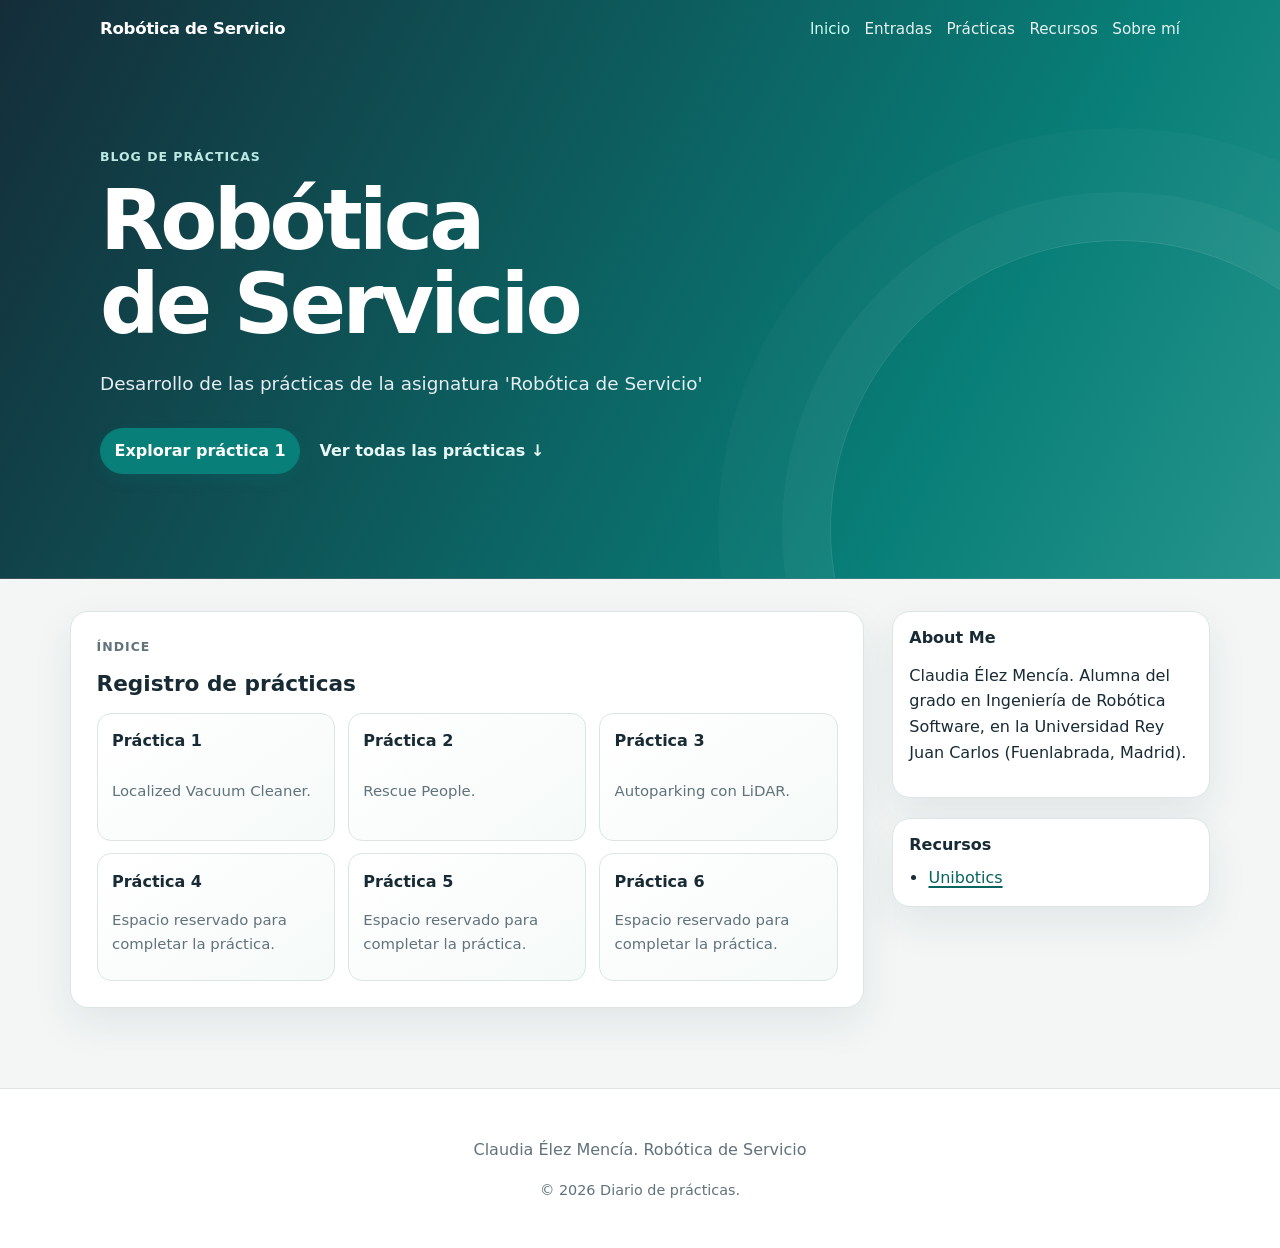
==== commit a90595b6: "change index" ====
--- a/index.html
+++ b/index.html
@@ -46,10 +46,6 @@
             <span>Índice</span>
           </div>
           <h2>Registro de prácticas</h2>
-          <p>
-            Cada práctica tiene su propia página HTML para que puedas documentarla de forma organizada,
-            añadir capturas, enlazar código y escribir conclusiones manteniendo la portada como índice general.
-          </p>
           <div class="practice-grid">
             <a class="practice-card" href="practica-1.html">
               <strong>Práctica 1</strong>
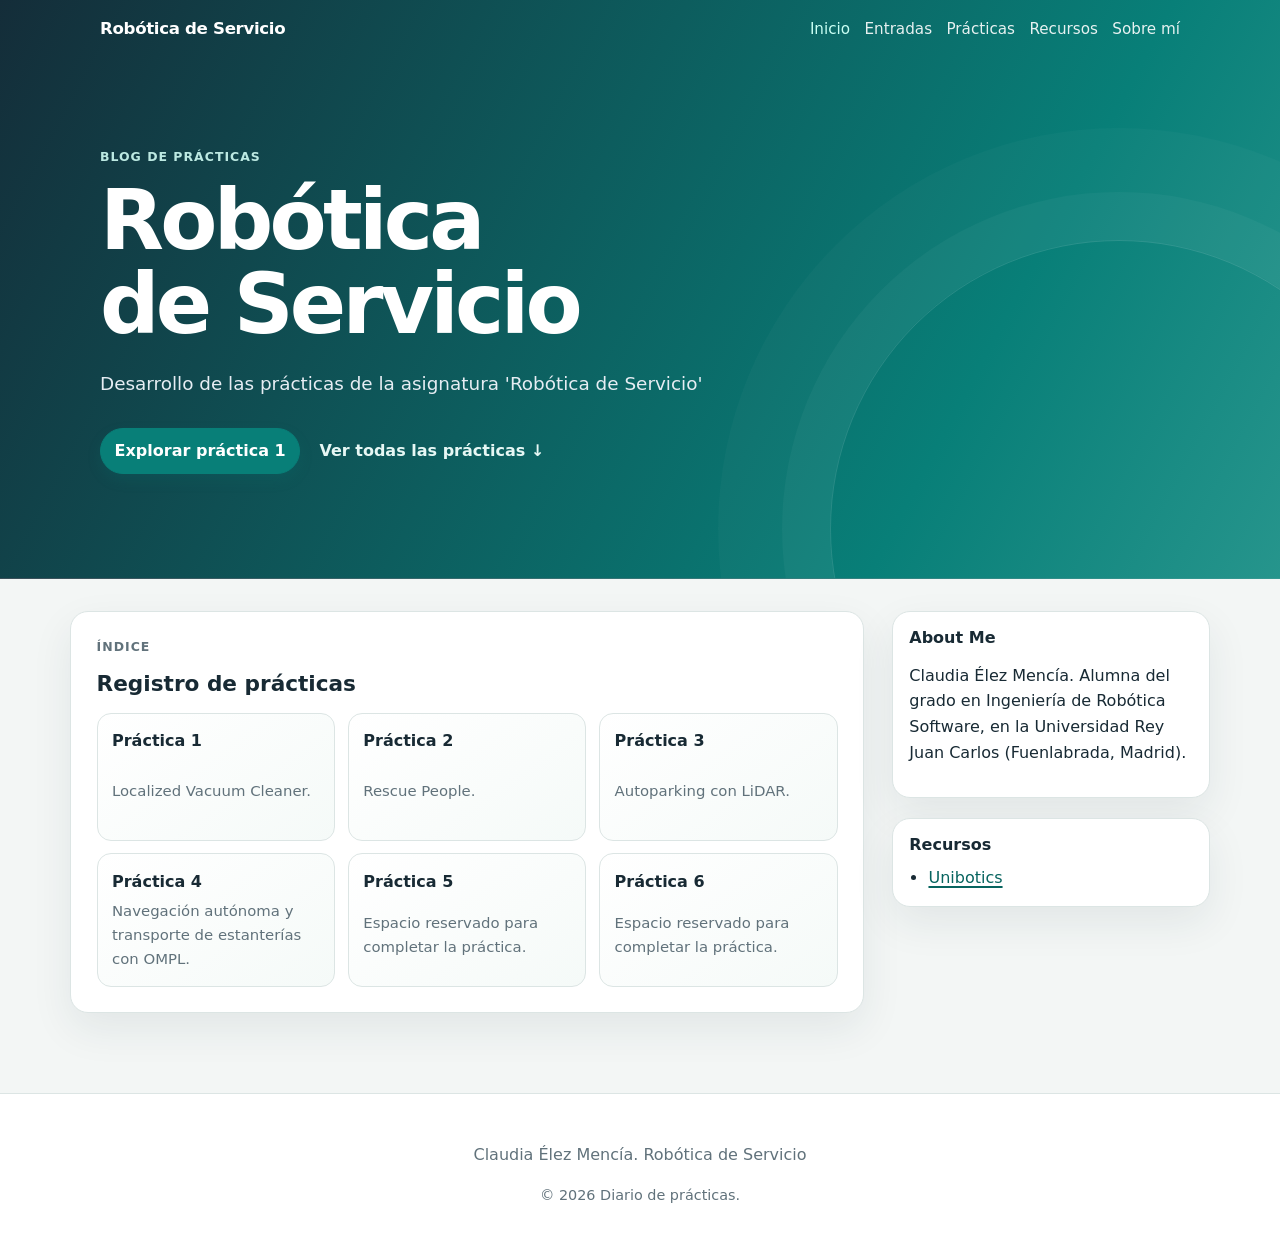
==== commit b0ab2ed1: "added index" ====
--- a/index.html
+++ b/index.html
@@ -61,7 +61,7 @@
             </a>
             <a class="practice-card" href="practica-4.html">
               <strong>Práctica 4</strong>
-              <span>Espacio reservado para completar la práctica.</span>
+              <span>Navegación autónoma y transporte de estanterías con OMPL.</span>
             </a>
             <a class="practice-card" href="practica-5.html">
               <strong>Práctica 5</strong>
--- a/styles.css
+++ b/styles.css
@@ -963,20 +963,17 @@
   background: #f9fcfa;
 }
 .autoparking-page .p3-video-grid,
-.autoparking-page .p3-final-comparison {
+.autoparking-page .p3-results-grid {
   display: grid;
   grid-template-columns: repeat(2, minmax(0, 1fr));
   gap: 1.5rem;
-}
-.autoparking-page .p3-final-comparison {
-  margin-top: 1.5rem;
-  align-items: stretch;
 }
 .autoparking-page .p3-final-gallery {
   display: flex;
   flex-direction: column;
   gap: 1.25rem;
   min-width: 0;
+  margin-top: 1.5rem;
   padding: 1.2rem;
   background: #fff;
   border: 1px solid var(--line);
@@ -991,6 +988,9 @@
 }
 .autoparking-page .p3-final-gallery .p3-photo {
   margin: 0;
+}
+.autoparking-page .p3-results-grid {
+  gap: 1.25rem;
 }
 .autoparking-page .p3-video-card {
   display: flex;
@@ -1071,7 +1071,7 @@
   .autoparking-page .p3-split,
   .autoparking-page .p3-phase-gallery,
   .autoparking-page .p3-video-grid,
-  .autoparking-page .p3-final-comparison {
+  .autoparking-page .p3-results-grid {
     grid-template-columns: minmax(0, 1fr);
   }
   .autoparking-page .p3-phase-gallery {
